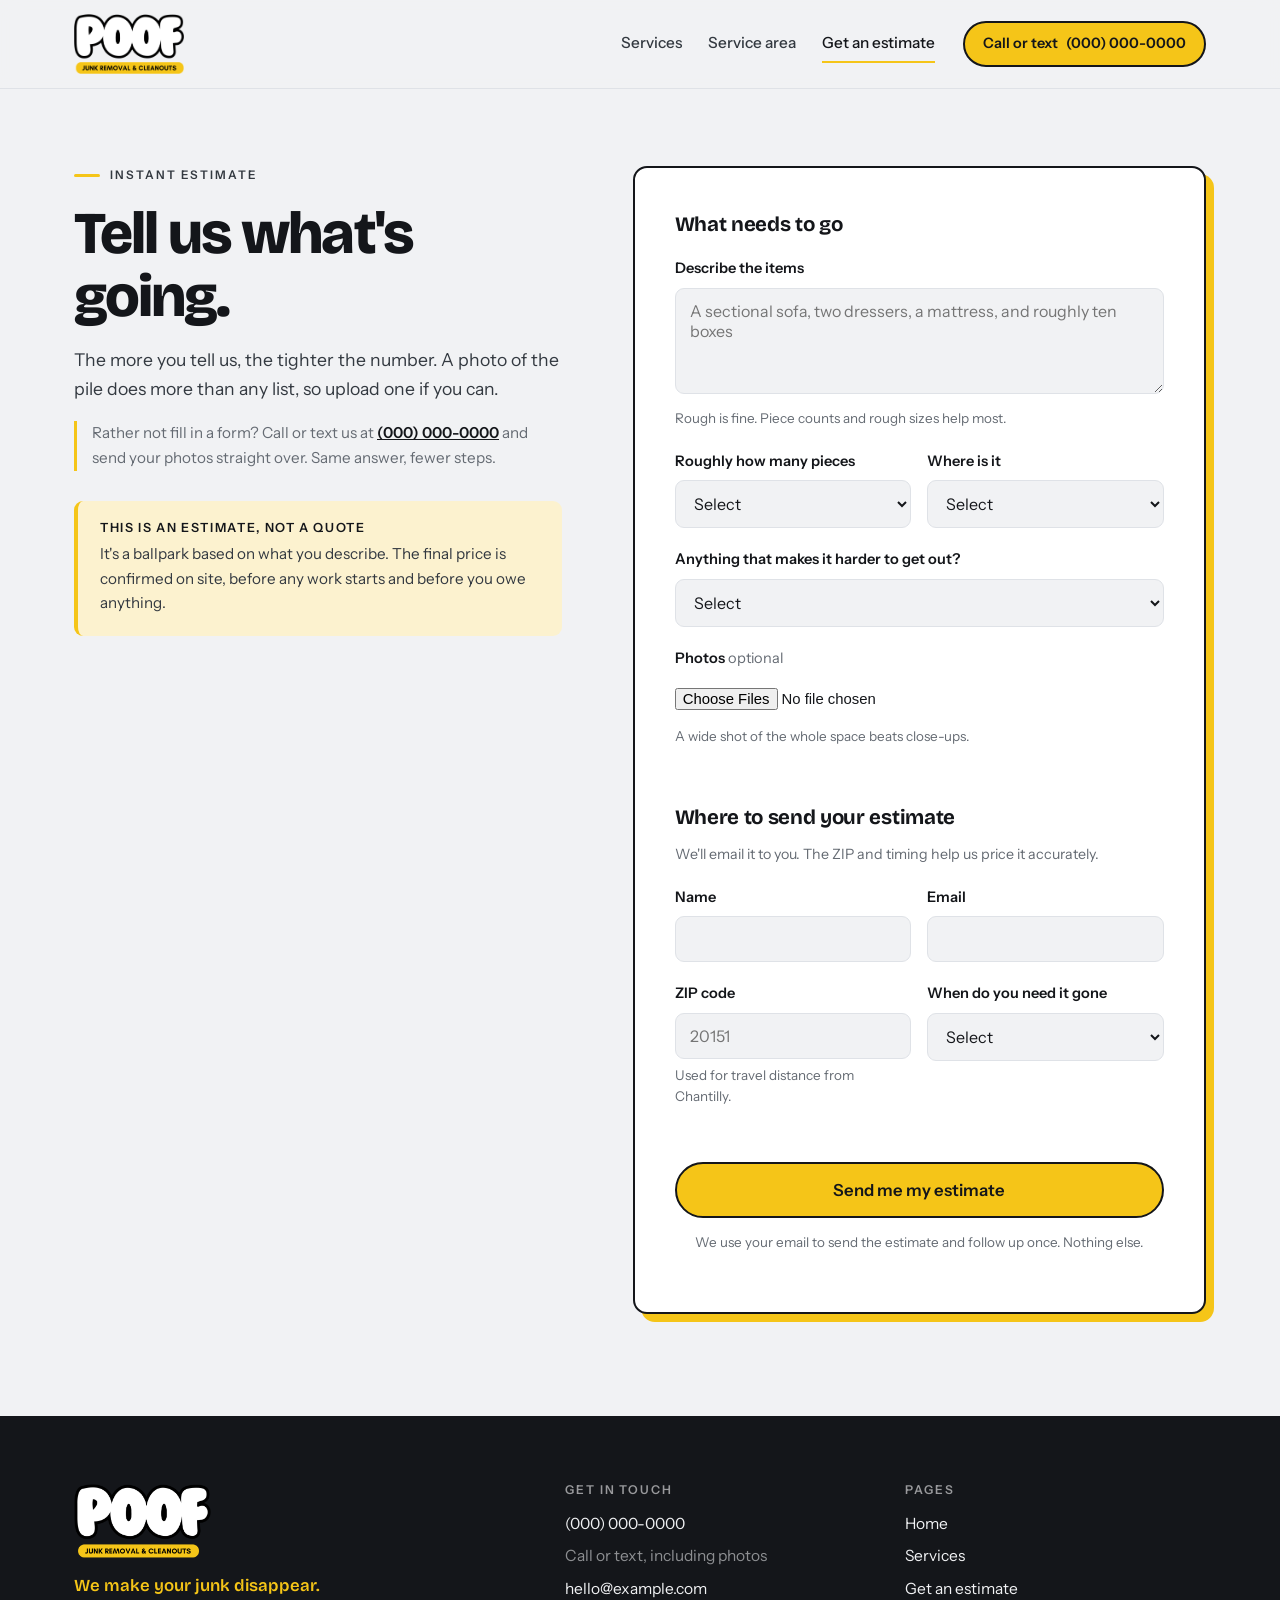
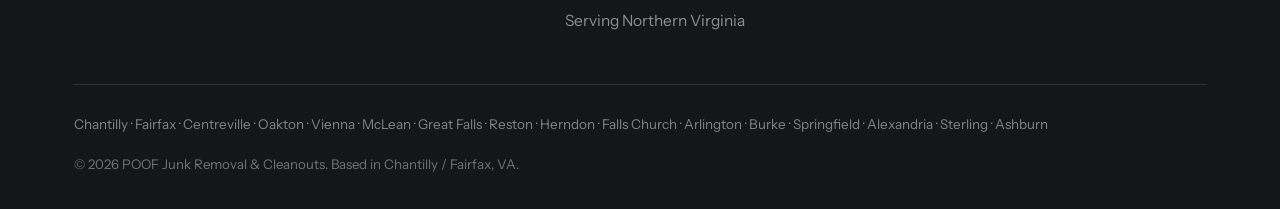
==== estimate.html @ f28400fe "Estimate form: clarify what is being sent in the second fieldset" ====
<!DOCTYPE html>
<html lang="en" class="page-estimate">
<head>
<meta charset="utf-8">
<meta name="viewport" content="width=device-width, initial-scale=1">
<title>Get an estimate | POOF Junk Removal &amp; Cleanouts</title>
<meta name="description" content="Describe what needs to go and get a ballpark estimate for junk removal in Northern Virginia.">
<link rel="preconnect" href="https://fonts.googleapis.com">
<link rel="preconnect" href="https://fonts.gstatic.com" crossorigin>
<link href="https://fonts.googleapis.com/css2?family=Bricolage+Grotesque:opsz,wght@12..96,600;12..96,700;12..96,800&family=Instrument+Sans:wght@400;500;600&display=swap" rel="stylesheet">
<link rel="stylesheet" href="style.css?v=1785190748">
</head>
<body>
<a class="skip" href="#main">Skip to content</a>
<header class="nav">
  <div class="wrap nav__in">
    <a class="nav__logo" href="index.html"><img class="logo logo--nav" src="assets/logo-nav-lockup.png?v=1785190748" alt="POOF Junk Removal & Cleanouts" width="1031" height="560"></a>
    <nav aria-label="Main">
      <a href="index.html#services">Services</a>
      <a href="index.html#area">Service area</a>
      <a href="estimate.html" class="on">Get an estimate</a>
    </nav>
    <a class="btn btn--sm nav__call" href="tel:+10000000000"><span class="nav__call-label">Call or text</span> (000) 000-0000</a>
  </div>
</header>

<main id="main">
  <section class="est">
    <div class="wrap est__in">

      <div class="est__intro">
        <p class="eyebrow">Instant estimate</p>
        <h1 class="est__h1">Tell us what's going.</h1>
        <p class="lede">
          The more you tell us, the tighter the number. A photo of the pile
          does more than any list, so upload one if you can.
        </p>
        <p class="est__text-alt">
          Rather not fill in a form? Call or text us at
          <a href="tel:+10000000000">(000) 000-0000</a> and send your
          photos straight over. Same answer, fewer steps.
        </p>
        <div class="notice">
          <h2>This is an estimate, not a quote</h2>
          <p>
            It's a ballpark based on what you describe. The final price is
            confirmed on site, before any work starts and before you owe
            anything.
          </p>
        </div>
      </div>

      <form class="est__form" id="estimate-form" novalidate>

        <fieldset>
          <legend>What needs to go</legend>

          <div class="field">
            <label for="items">Describe the items</label>
            <textarea id="items" name="items" rows="4" required
              placeholder="A sectional sofa, two dressers, a mattress, and roughly ten boxes"></textarea>
            <p class="hint">Rough is fine. Piece counts and rough sizes help most.</p>
          </div>

          <div class="row">
            <div class="field">
              <label for="pieces">Roughly how many pieces</label>
              <select id="pieces" name="pieces">
                <option value="">Select</option>
                <option>1-3 items</option>
                <option>4-10 items</option>
                <option>11-25 items</option>
                <option>26+ items</option>
                <option>Full room or more</option>
                <option>Whole property</option>
              </select>
            </div>
            <div class="field">
              <label for="space">Where is it</label>
              <select id="space" name="space">
                <option value="">Select</option>
                <option>Garage</option>
                <option>Basement</option>
                <option>Attic</option>
                <option>Single room</option>
                <option>Whole house</option>
                <option>Yard or driveway</option>
                <option>Office or commercial space</option>
              </select>
            </div>
          </div>

          <div class="field">
            <label for="access">Anything that makes it harder to get out?</label>
            <select id="access" name="access">
              <option value="">Select</option>
              <option>Ground floor, easy access</option>
              <option>Stairs involved</option>
              <option>Long carry to the truck</option>
              <option>Needs disassembly</option>
              <option>Elevator building</option>
            </select>
          </div>

          <div class="field">
            <label for="photos">Photos <span class="opt">optional</span></label>
            <input type="file" id="photos" name="photos" accept="image/*" multiple>
            <p class="hint">A wide shot of the whole space beats close-ups.</p>
          </div>
        </fieldset>

        <fieldset>
          <legend>Where to send your estimate</legend>
          <p class="legend-note">
            We'll email it to you. The ZIP and timing help us price it accurately.
          </p>
          <div class="row">
            <div class="field">
              <label for="name">Name</label>
              <input type="text" id="name" name="name" autocomplete="name">
            </div>
            <div class="field">
              <label for="email">Email</label>
              <input type="email" id="email" name="email" autocomplete="email" required>
            </div>
          </div>
          <div class="row">
            <div class="field">
              <label for="zip">ZIP code</label>
              <input type="text" id="zip" name="zip" inputmode="numeric"
                     maxlength="5" placeholder="20151" autocomplete="postal-code">
              <p class="hint">Used for travel distance from Chantilly.</p>
            </div>
            <div class="field">
              <label for="when">When do you need it gone</label>
              <select id="when" name="when">
                <option value="">Select</option>
                <option>As soon as possible</option>
                <option>This week</option>
                <option>Next week</option>
                <option>Just planning ahead</option>
              </select>
            </div>
          </div>
        </fieldset>

        <button class="btn btn--lg btn--full" type="submit">Send me my estimate</button>
        <p class="est__fine">
          We use your email to send the estimate and follow up once. Nothing else.
        </p>

        <div class="status" id="form-status" role="status" aria-live="polite"></div>
      </form>

    </div>
  </section>
</main>
<footer class="foot">
  <div class="wrap">
    <div class="foot__top">
      <div class="foot__brand">
        <img class="logo logo--foot" src="assets/logo-lockup.png?v=1785190748" alt="POOF Junk Removal & Cleanouts" width="963" height="520">
        <p class="foot__tag">We make your junk disappear.</p>
      </div>
      <div class="foot__col">
        <h3>Get in touch</h3>
        <p><a href="tel:+10000000000">(000) 000-0000</a></p>
        <p class="muted">Call or text, including photos</p>
        <p><a href="mailto:hello@example.com">hello@example.com</a></p>
        <p class="muted">Serving Northern Virginia</p>
      </div>
      <div class="foot__col">
        <h3>Pages</h3>
        <p><a href="index.html">Home</a></p>
        <p><a href="index.html#services">Services</a></p>
        <p><a href="estimate.html">Get an estimate</a></p>
      </div>
    </div>
    <p class="foot__areas">Chantilly &middot; Fairfax &middot; Centreville &middot; Oakton &middot; Vienna &middot; McLean &middot; Great Falls &middot; Reston &middot; Herndon &middot; Falls Church &middot; Arlington &middot; Burke &middot; Springfield &middot; Alexandria &middot; Sterling &middot; Ashburn</p>
    <p class="foot__legal">&copy; 2026 POOF Junk Removal & Cleanouts. Based in Chantilly / Fairfax, VA.</p>
  </div>
</footer>
<script src="app.js?v=1785190748"></script>
</body>
</html>
---- style.css ----
/* =========================================================================
   POOF Junk Removal & Cleanouts
   Brand tokens are all defined in :root. Change a color once, here.
   ========================================================================= */

:root {
  /* Brand colors. Yellow is Signal Gold #F5C518, chosen 2026-07 over the
     original #F8B914 (too orange) and Canva default #FFDE59 (too light).
     Logo outline is black, NOT navy.
     Background is cool gray #F1F2F4 (chosen over warm cream, which read
     generic); all neutrals shifted cool to match. */
  --yellow:      #F5C518;
  --yellow-deep: #D5A809;
  --yellow-soft: #FCF2CF;
  --ink:         #14161A;
  --ink-soft:    #333940;
  --slate:       #656B73;
  --bg:          #F1F2F4;
  --paper:       #FFFFFF;
  --line:        #DFE2E7;
  --line-dark:   #2B3037;

  /* Type */
  --display: "Bricolage Grotesque", Georgia, serif;
  --body:    "Instrument Sans", system-ui, -apple-system, sans-serif;

  /* Layout */
  --wrap: 1180px;
  --gut: 24px;
  --radius: 14px;
  --radius-sm: 9px;
}

/* ---------- reset ---------- */
*, *::before, *::after { box-sizing: border-box; }
html { -webkit-text-size-adjust: 100%; scroll-behavior: smooth; }
body {
  margin: 0;
  background: var(--bg);
  color: var(--ink);
  font-family: var(--body);
  font-size: 17px;
  line-height: 1.62;
  -webkit-font-smoothing: antialiased;
}
img { max-width: 100%; display: block; }
h1, h2, h3 { font-family: var(--display); margin: 0; line-height: 1.06; }
p { margin: 0; }
a { color: inherit; }
ul, ol { margin: 0; padding: 0; list-style: none; }

.wrap { width: 100%; max-width: var(--wrap); margin: 0 auto; padding: 0 var(--gut); }
.sr, .skip {
  position: absolute; width: 1px; height: 1px; overflow: hidden;
  clip: rect(0 0 0 0); white-space: nowrap;
}
.skip:focus {
  position: fixed; top: 12px; left: 12px; width: auto; height: auto;
  clip: auto; z-index: 200; background: var(--ink); color: var(--paper);
  padding: 10px 16px; border-radius: var(--radius-sm);
}
:focus-visible { outline: 3px solid var(--yellow); outline-offset: 3px; }

.muted { color: var(--slate); font-size: .93rem; }

/* ---------- logo ---------- */
/* Nav uses logo-nav-lockup.png: the Canva 1.5x-pill variant, where the
   descriptor is 7.6% of lockup height vs 6.7% in the master. Do not swap in
   logo-lockup.png here, its descriptor renders under 4px and turns to mush. */
.logo { display: block; width: auto; height: auto; }
.logo--nav  { height: 60px; }
.logo--foot { height: 74px; }
@media (max-width: 720px) {
  .logo--nav  { height: 44px; }
  .logo--foot { height: 62px; }
}

/* ---------- buttons ---------- */
.btn {
  display: inline-flex; align-items: center; justify-content: center;
  gap: 8px;
  font-family: var(--body); font-weight: 600; font-size: .97rem;
  padding: 13px 24px;
  border: 2px solid var(--ink);
  border-radius: 999px;
  background: var(--yellow);
  color: var(--ink);
  text-decoration: none;
  cursor: pointer;
  transition: transform .16s ease, background .16s ease, box-shadow .16s ease;
}
.btn:hover { background: var(--yellow-deep); transform: translateY(-2px); }
.btn:active { transform: translateY(0); }
.btn--lg { padding: 16px 32px; font-size: 1.04rem; }
.btn--sm { padding: 9px 18px; font-size: .9rem; }
.btn--full { width: 100%; }
.btn--ghost { background: transparent; }
.btn--ghost:hover { background: var(--paper); }
.btn--dark { background: var(--ink); color: var(--paper); border-color: var(--ink); }
.btn--dark:hover { background: #000; }
.btn--ghost-dark { background: transparent; border-color: var(--ink); }
.btn--ghost-dark:hover { background: rgba(0,0,0,.06); }

/* ---------- eyebrow (signature device) ----------------------------------
   Small caps label flanked by two short yellow rules - carried over from
   the tagline lockup so the type system echoes the logo lockup.
   ---------------------------------------------------------------------- */
.eyebrow {
  display: flex; align-items: center; gap: 10px;
  font-size: .74rem; font-weight: 600; text-transform: uppercase;
  letter-spacing: .17em; color: var(--ink-soft);
  margin: 0 0 18px;
}
.eyebrow::before {
  content: ""; width: 26px; height: 3px; border-radius: 2px;
  background: var(--yellow); flex: none;
}

/* ---------- nav ---------- */
.nav {
  position: sticky; top: 0; z-index: 100;
  background: rgba(241,242,244,.92);
  backdrop-filter: blur(10px);
  border-bottom: 1px solid var(--line);
}
.nav__in { display: flex; align-items: center; gap: 28px; height: 88px; }
.nav__logo { text-decoration: none; flex: none; line-height: 0; }
.nav nav { display: flex; gap: 26px; margin-left: auto; }
.nav nav a {
  text-decoration: none; font-weight: 500; font-size: .96rem;
  color: var(--ink-soft); padding: 6px 0;
  border-bottom: 2px solid transparent;
}
.nav nav a:hover, .nav nav a.on { color: var(--ink); border-bottom-color: var(--yellow); }
.nav__call { flex: none; }
.nav__call-label { }
@media (max-width: 1080px) { .nav__call-label { display: none; } }

/* ---------- hero ---------- */
.hero { padding: clamp(52px, 8vw, 104px) 0 clamp(48px, 6vw, 84px); }
.hero__in {
  display: grid; grid-template-columns: 1.15fr .85fr;
  gap: clamp(32px, 5vw, 72px); align-items: center;
}
.hero__h1 {
  font-size: clamp(3.4rem, 9.5vw, 7rem);
  font-weight: 800; letter-spacing: -.035em;
  margin-bottom: 22px;
}
.hero__sub {
  font-size: clamp(1.06rem, 1.7vw, 1.22rem);
  color: var(--ink-soft); max-width: 30em; margin-bottom: 30px;
}
.hero__cta { display: flex; flex-wrap: wrap; gap: 12px; }
.hero__text-note {
  margin-top: 18px; font-size: .93rem; color: var(--slate); max-width: 34em;
  padding-left: 15px; border-left: 3px solid var(--yellow);
}
.est__text-alt {
  margin-top: 16px; font-size: .95rem; color: var(--slate);
  padding-left: 15px; border-left: 3px solid var(--yellow);
}
.est__text-alt a { font-weight: 600; color: var(--ink); }

.starter {
  background: var(--paper);
  border: 2px solid var(--ink);
  border-radius: var(--radius);
  padding: 28px;
  box-shadow: 7px 7px 0 var(--yellow);
}
.starter__h { font-size: 1.32rem; font-weight: 700; margin-bottom: 16px; letter-spacing: -.015em; }
.starter__form { display: grid; gap: 12px; }
.starter textarea {
  width: 100%; font-family: var(--body); font-size: 1rem;
  padding: 13px 15px; border: 1.5px solid var(--line);
  border-radius: var(--radius-sm); resize: vertical; background: var(--bg);
  color: var(--ink);
}
.starter textarea:focus { border-color: var(--ink); background: var(--paper); }
.starter__note { font-size: .86rem; color: var(--slate); margin-top: 14px; }

/* ---------- trust band ---------- */
.band { background: var(--ink); color: var(--bg); }
.band__in {
  display: flex; flex-wrap: wrap; justify-content: space-between;
  gap: 14px 34px; padding: 20px var(--gut);
}
.band__in p {
  font-size: .84rem; font-weight: 500; text-transform: uppercase;
  letter-spacing: .13em; display: flex; align-items: center; gap: 9px;
}
.band__in p::before {
  content: ""; width: 7px; height: 7px; border-radius: 50%;
  background: var(--yellow); flex: none;
}

/* ---------- generic section ---------- */
.sec { padding: clamp(64px, 8.5vw, 116px) 0; scroll-margin-top: 96px; }
.sec__h {
  font-size: clamp(2.05rem, 4.3vw, 3.15rem);
  font-weight: 700; letter-spacing: -.028em; max-width: 17em;
  margin-bottom: 44px;
}
.sec__foot { margin-top: 36px; color: var(--slate); max-width: 46em; font-size: .98rem; }

.sec--dark { background: var(--ink); color: var(--bg); }
.sec--dark .eyebrow { color: rgba(241,242,244,.72); }
.sec--dark .sec__foot { color: rgba(241,242,244,.66); }

/* ---------- services grid ---------- */
.grid { display: grid; grid-template-columns: repeat(3, 1fr); gap: 20px; }
.card {
  background: var(--paper);
  border: 1.5px solid var(--line);
  border-radius: var(--radius);
  padding: 28px 26px 30px;
  transition: border-color .18s ease, transform .18s ease;
}
.card:hover { border-color: var(--ink); transform: translateY(-3px); }
.card h3 { font-size: 1.2rem; font-weight: 700; margin-bottom: 9px; letter-spacing: -.012em; }
.card p { color: var(--slate); font-size: .96rem; }

/* ---------- steps (a real sequence, so numbers carry meaning) ---------- */
.steps { display: grid; gap: 4px; }
.step {
  display: flex; gap: 26px; align-items: flex-start;
  padding: 30px 0; border-top: 1px solid var(--line-dark);
}
.step:last-child { border-bottom: 1px solid var(--line-dark); }
.step__n {
  font-family: var(--display); font-size: 2.5rem; font-weight: 700;
  color: var(--yellow); line-height: 1; flex: none; width: 62px;
  letter-spacing: -.04em;
}
.step h3 { font-size: 1.4rem; font-weight: 700; margin-bottom: 7px; letter-spacing: -.018em; }
.step p { color: rgba(241,242,244,.72); max-width: 44em; }

/* ---------- where it goes ---------- */
.split__in { display: grid; grid-template-columns: 1fr 1fr; gap: clamp(34px, 6vw, 76px); align-items: start; }
.lede { font-size: 1.1rem; color: var(--ink-soft); margin-bottom: 18px; max-width: 34em; }
.routes { display: grid; gap: 2px; }
.routes li { display: flex; gap: 22px; padding: 26px 0; border-top: 1px solid var(--line); align-items: flex-start; }
.routes li:last-child { border-bottom: 1px solid var(--line); }
.routes span {
  font-family: var(--display); font-size: .95rem; font-weight: 700;
  color: var(--yellow-deep); flex: none; padding-top: 5px;
  letter-spacing: .04em;
}
.routes h3 { font-size: 1.18rem; font-weight: 700; margin-bottom: 5px; }
.routes p { color: var(--slate); font-size: .96rem; }

/* ---------- service areas ---------- */
.areas { display: flex; flex-wrap: wrap; gap: 10px; }
.areas li {
  background: var(--paper); border: 1.5px solid var(--line);
  border-radius: 999px; padding: 9px 19px;
  font-size: .95rem; font-weight: 500;
}

/* ---------- closing CTA ---------- */
.cta { background: var(--yellow); padding: clamp(58px, 7.5vw, 92px) 0; }
.cta__in { text-align: center; }
.cta h2 {
  font-size: clamp(2.05rem, 4.6vw, 3.35rem); font-weight: 800;
  letter-spacing: -.032em; margin-bottom: 14px;
}
.cta p { font-size: 1.1rem; margin-bottom: 30px; color: var(--ink-soft); }
.cta__btns { display: flex; gap: 12px; justify-content: center; flex-wrap: wrap; }

/* ---------- footer ---------- */
.foot { background: var(--ink); color: var(--bg); padding: 68px 0 34px; }
.foot__top {
  display: grid; grid-template-columns: 1.5fr 1fr 1fr;
  gap: 40px; padding-bottom: 44px; border-bottom: 1px solid var(--line-dark);
}
.foot__tag {
  font-family: var(--display); font-weight: 600; font-size: 1.05rem;
  margin-top: 14px; color: var(--yellow);
}
.foot__col h3 {
  font-size: .76rem; text-transform: uppercase; letter-spacing: .16em;
  font-family: var(--body); font-weight: 600;
  color: rgba(241,242,244,.6); margin-bottom: 14px;
}
.foot__col p { margin-bottom: 7px; font-size: .97rem; }
.foot__col a { text-decoration: none; }
.foot__col a:hover { color: var(--yellow); }
.foot__col .muted { color: rgba(241,242,244,.55); }
.foot__areas {
  padding: 26px 0 16px; font-size: .84rem; line-height: 2;
  color: rgba(241,242,244,.5);
}
.foot__legal { font-size: .83rem; color: rgba(241,242,244,.42); }

/* =========================================================================
   ESTIMATE PAGE
   ========================================================================= */
.est { padding: clamp(46px, 6vw, 84px) 0 clamp(64px, 8vw, 104px); }
.est__in { display: grid; grid-template-columns: .92fr 1.08fr; gap: clamp(36px, 5.5vw, 76px); align-items: start; }
.est__intro { position: sticky; top: 120px; }
.est__h1 {
  font-size: clamp(2.5rem, 5.2vw, 3.7rem); font-weight: 800;
  letter-spacing: -.033em; margin-bottom: 18px;
}

.notice {
  margin-top: 30px; background: var(--yellow-soft);
  border-left: 4px solid var(--yellow); border-radius: var(--radius-sm);
  padding: 20px 22px;
}
.notice h2 {
  font-family: var(--body); font-size: .79rem; font-weight: 600;
  text-transform: uppercase; letter-spacing: .13em; margin-bottom: 8px;
}
.notice p { font-size: .95rem; color: var(--ink-soft); }

.est__form {
  background: var(--paper); border: 2px solid var(--ink);
  border-radius: var(--radius); padding: clamp(24px, 3.4vw, 40px);
  box-shadow: 8px 8px 0 var(--yellow);
}
.est__form fieldset { border: 0; padding: 0; margin: 0 0 34px; }
.est__form legend {
  font-family: var(--display); font-size: 1.28rem; font-weight: 700;
  padding: 0 0 16px; letter-spacing: -.016em;
}
.legend-note {
  font-size: .89rem; color: var(--slate);
  margin: -8px 0 20px;
}
.field { margin-bottom: 20px; }
.field label {
  display: block; font-size: .91rem; font-weight: 600; margin-bottom: 7px;
}
.opt { font-weight: 400; color: var(--slate); text-transform: none; letter-spacing: 0; }
.field input[type="text"],
.field input[type="email"],
.field select,
.field textarea {
  width: 100%; font-family: var(--body); font-size: 1rem;
  padding: 12px 14px; border: 1.5px solid var(--line);
  border-radius: var(--radius-sm); background: var(--bg); color: var(--ink);
}
.field textarea { resize: vertical; }
.field input:focus, .field select:focus, .field textarea:focus {
  border-color: var(--ink); background: var(--paper);
}
.field input[type="file"] { width: 100%; font-size: .93rem; padding: 10px 0; }
.hint { font-size: .84rem; color: var(--slate); margin-top: 6px; }
.row { display: grid; grid-template-columns: 1fr 1fr; gap: 16px; }
.est__fine { font-size: .84rem; color: var(--slate); margin-top: 14px; text-align: center; }

.status { margin-top: 18px; font-size: .95rem; }
.status:not(:empty) {
  padding: 15px 17px; border-radius: var(--radius-sm);
  background: var(--yellow-soft); border-left: 4px solid var(--yellow);
}

/* ---------- scroll reveal ---------- */
.reveal { opacity: 0; transform: translateY(16px); }
.reveal.in { opacity: 1; transform: none; transition: opacity .55s ease, transform .55s ease; }

/* ---------- responsive ---------- */
@media (max-width: 940px) {
  .hero__in, .split__in, .est__in { grid-template-columns: 1fr; }
  .grid { grid-template-columns: repeat(2, 1fr); }
  .foot__top { grid-template-columns: 1fr 1fr; }
  .est__intro { position: static; }
}
@media (max-width: 720px) {
  body { font-size: 16px; }
  .nav__in { height: 70px; gap: 14px; }
  .nav nav { display: none; }
  .grid { grid-template-columns: 1fr; }
  .foot__top { grid-template-columns: 1fr; gap: 30px; }
  .row { grid-template-columns: 1fr; }
  .step { gap: 16px; }
  .step__n { width: 44px; font-size: 2rem; }
  .hero__cta .btn, .cta__btns .btn { width: 100%; }
}

@media (prefers-reduced-motion: reduce) {
  html { scroll-behavior: auto; }
  *, *::before, *::after {
    animation-duration: .001ms !important;
    transition-duration: .001ms !important;
  }
  .reveal { opacity: 1; transform: none; }
}
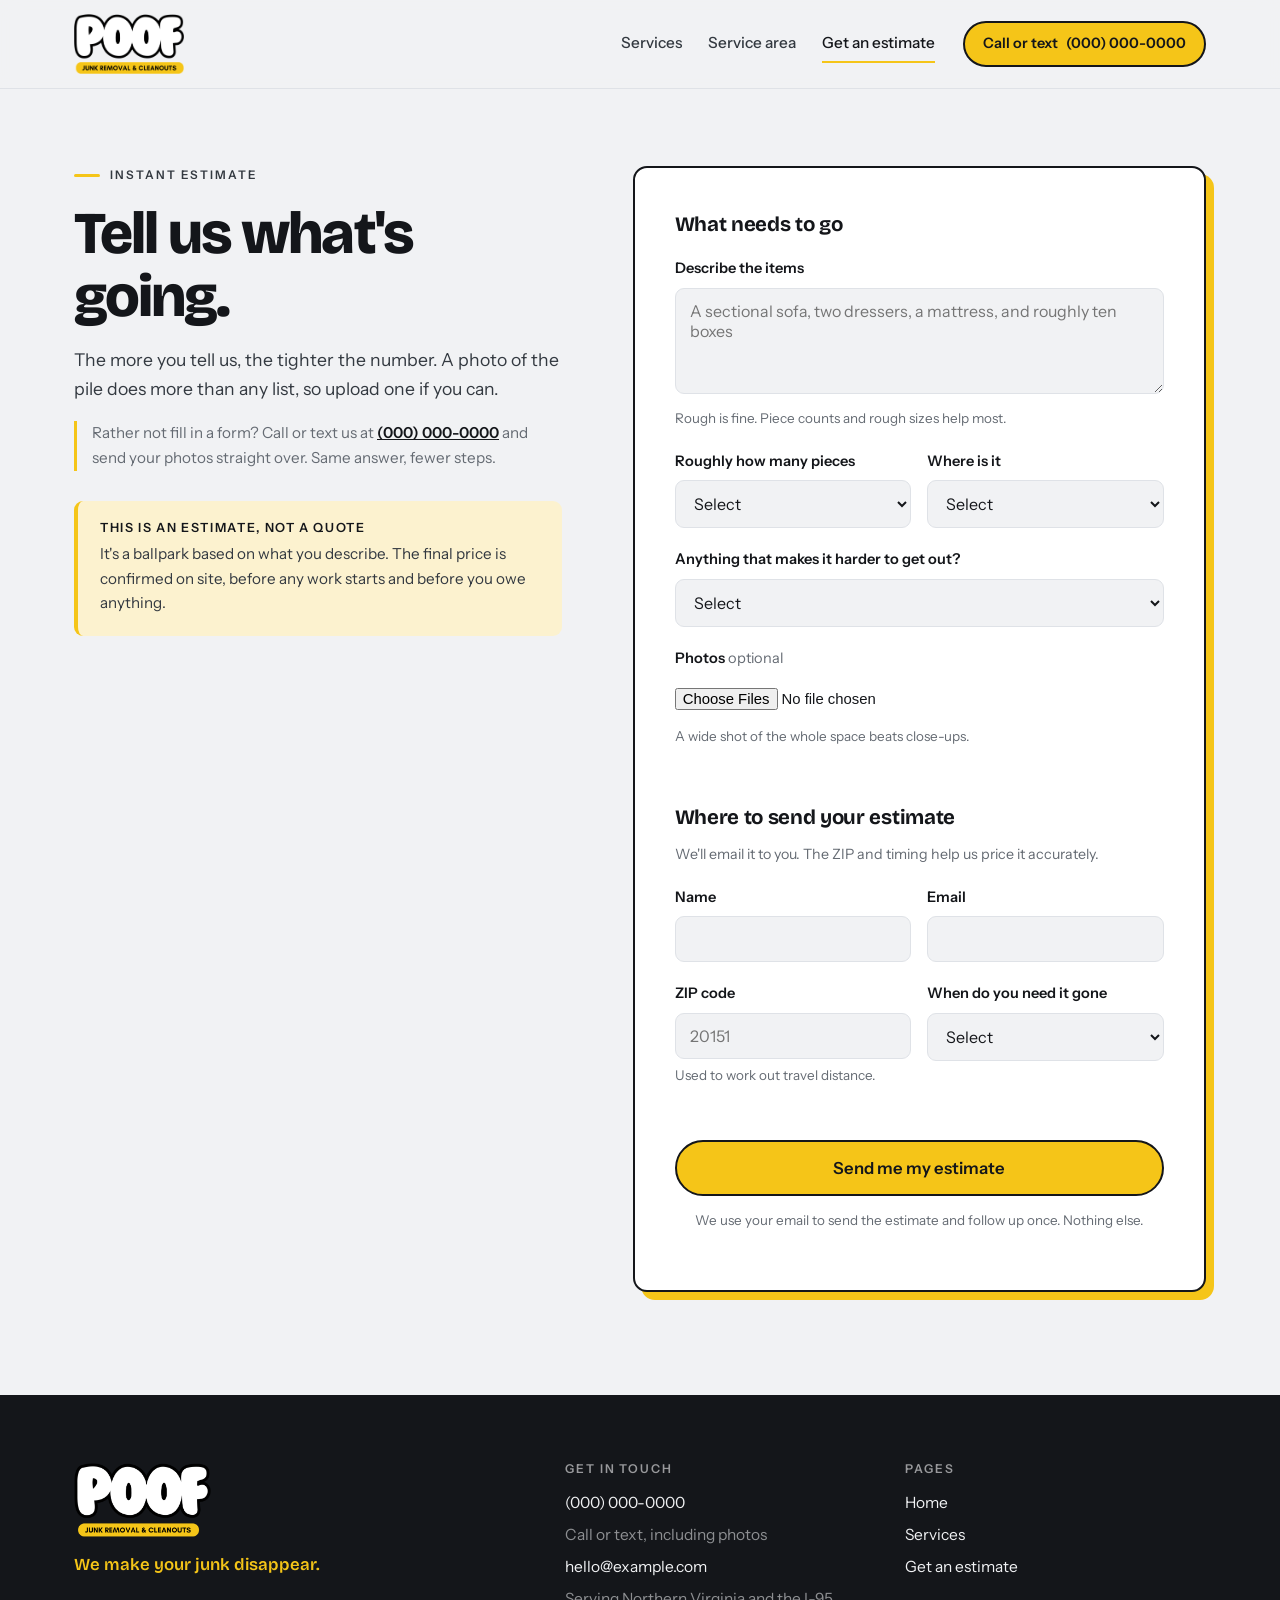
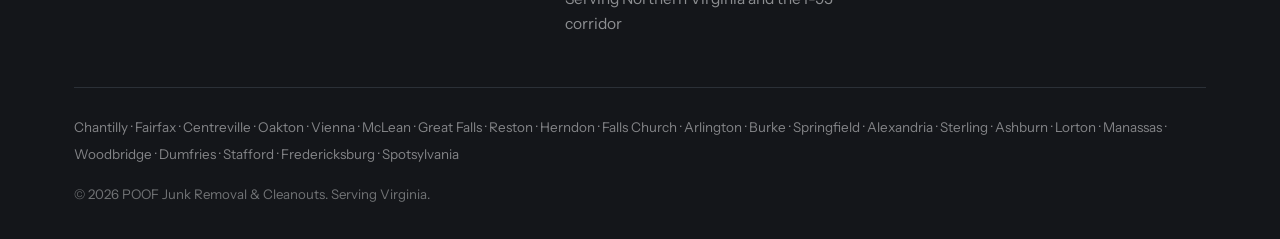
==== commit 7376dc6a: "Service area: add I-95 corridor south to Spotsylvania, remove base location" ====
--- a/estimate.html
+++ b/estimate.html
@@ -8,13 +8,13 @@
 <link rel="preconnect" href="https://fonts.googleapis.com">
 <link rel="preconnect" href="https://fonts.gstatic.com" crossorigin>
 <link href="https://fonts.googleapis.com/css2?family=Bricolage+Grotesque:opsz,wght@12..96,600;12..96,700;12..96,800&family=Instrument+Sans:wght@400;500;600&display=swap" rel="stylesheet">
-<link rel="stylesheet" href="style.css?v=1785190748">
+<link rel="stylesheet" href="style.css?v=1785190978">
 </head>
 <body>
 <a class="skip" href="#main">Skip to content</a>
 <header class="nav">
   <div class="wrap nav__in">
-    <a class="nav__logo" href="index.html"><img class="logo logo--nav" src="assets/logo-nav-lockup.png?v=1785190748" alt="POOF Junk Removal & Cleanouts" width="1031" height="560"></a>
+    <a class="nav__logo" href="index.html"><img class="logo logo--nav" src="assets/logo-nav-lockup.png?v=1785190978" alt="POOF Junk Removal & Cleanouts" width="1031" height="560"></a>
     <nav aria-label="Main">
       <a href="index.html#services">Services</a>
       <a href="index.html#area">Service area</a>
@@ -129,7 +129,7 @@
               <label for="zip">ZIP code</label>
               <input type="text" id="zip" name="zip" inputmode="numeric"
                      maxlength="5" placeholder="20151" autocomplete="postal-code">
-              <p class="hint">Used for travel distance from Chantilly.</p>
+              <p class="hint">Used to work out travel distance.</p>
             </div>
             <div class="field">
               <label for="when">When do you need it gone</label>
@@ -159,7 +159,7 @@
   <div class="wrap">
     <div class="foot__top">
       <div class="foot__brand">
-        <img class="logo logo--foot" src="assets/logo-lockup.png?v=1785190748" alt="POOF Junk Removal & Cleanouts" width="963" height="520">
+        <img class="logo logo--foot" src="assets/logo-lockup.png?v=1785190978" alt="POOF Junk Removal & Cleanouts" width="963" height="520">
         <p class="foot__tag">We make your junk disappear.</p>
       </div>
       <div class="foot__col">
@@ -167,7 +167,7 @@
         <p><a href="tel:+10000000000">(000) 000-0000</a></p>
         <p class="muted">Call or text, including photos</p>
         <p><a href="mailto:hello@example.com">hello@example.com</a></p>
-        <p class="muted">Serving Northern Virginia</p>
+        <p class="muted">Serving Northern Virginia and the I-95 corridor</p>
       </div>
       <div class="foot__col">
         <h3>Pages</h3>
@@ -176,10 +176,10 @@
         <p><a href="estimate.html">Get an estimate</a></p>
       </div>
     </div>
-    <p class="foot__areas">Chantilly &middot; Fairfax &middot; Centreville &middot; Oakton &middot; Vienna &middot; McLean &middot; Great Falls &middot; Reston &middot; Herndon &middot; Falls Church &middot; Arlington &middot; Burke &middot; Springfield &middot; Alexandria &middot; Sterling &middot; Ashburn</p>
-    <p class="foot__legal">&copy; 2026 POOF Junk Removal & Cleanouts. Based in Chantilly / Fairfax, VA.</p>
+    <p class="foot__areas">Chantilly &middot; Fairfax &middot; Centreville &middot; Oakton &middot; Vienna &middot; McLean &middot; Great Falls &middot; Reston &middot; Herndon &middot; Falls Church &middot; Arlington &middot; Burke &middot; Springfield &middot; Alexandria &middot; Sterling &middot; Ashburn &middot; Lorton &middot; Manassas &middot; Woodbridge &middot; Dumfries &middot; Stafford &middot; Fredericksburg &middot; Spotsylvania</p>
+    <p class="foot__legal">&copy; 2026 POOF Junk Removal & Cleanouts. Serving Virginia.</p>
   </div>
 </footer>
-<script src="app.js?v=1785190748"></script>
+<script src="app.js?v=1785190978"></script>
 </body>
 </html>
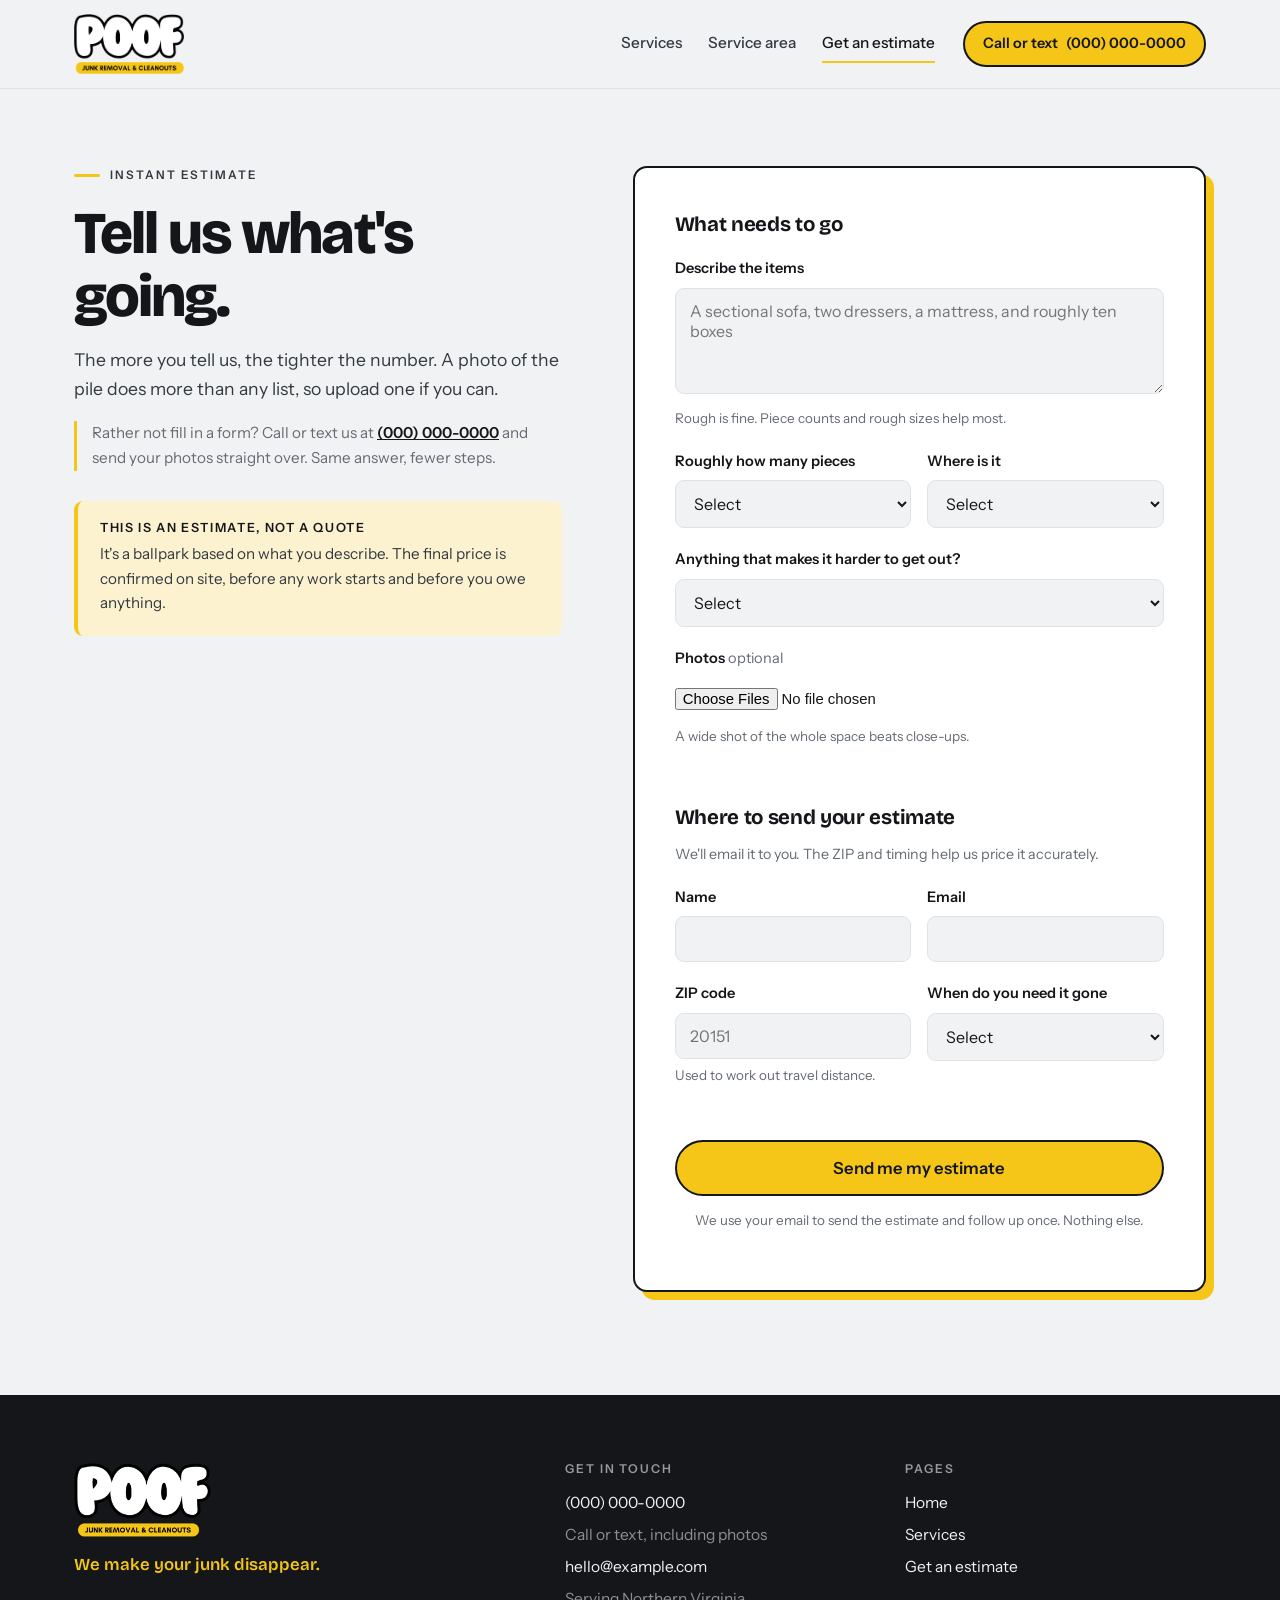
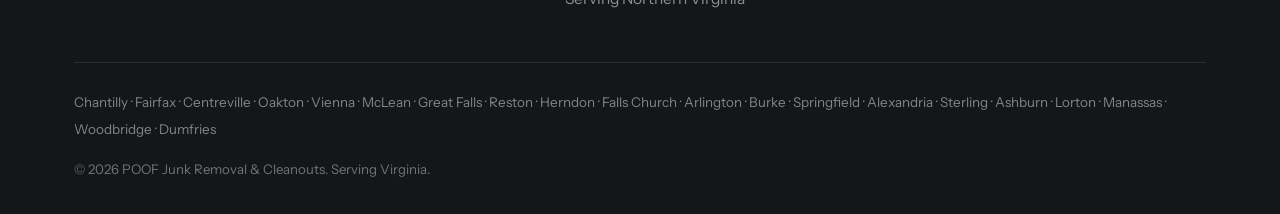
==== commit 6150741c: "Service area: keep to Northern Virginia only" ====
--- a/estimate.html
+++ b/estimate.html
@@ -8,13 +8,13 @@
 <link rel="preconnect" href="https://fonts.googleapis.com">
 <link rel="preconnect" href="https://fonts.gstatic.com" crossorigin>
 <link href="https://fonts.googleapis.com/css2?family=Bricolage+Grotesque:opsz,wght@12..96,600;12..96,700;12..96,800&family=Instrument+Sans:wght@400;500;600&display=swap" rel="stylesheet">
-<link rel="stylesheet" href="style.css?v=1785190978">
+<link rel="stylesheet" href="style.css?v=1785191296">
 </head>
 <body>
 <a class="skip" href="#main">Skip to content</a>
 <header class="nav">
   <div class="wrap nav__in">
-    <a class="nav__logo" href="index.html"><img class="logo logo--nav" src="assets/logo-nav-lockup.png?v=1785190978" alt="POOF Junk Removal & Cleanouts" width="1031" height="560"></a>
+    <a class="nav__logo" href="index.html"><img class="logo logo--nav" src="assets/logo-nav-lockup.png?v=1785191296" alt="POOF Junk Removal & Cleanouts" width="1031" height="560"></a>
     <nav aria-label="Main">
       <a href="index.html#services">Services</a>
       <a href="index.html#area">Service area</a>
@@ -159,7 +159,7 @@
   <div class="wrap">
     <div class="foot__top">
       <div class="foot__brand">
-        <img class="logo logo--foot" src="assets/logo-lockup.png?v=1785190978" alt="POOF Junk Removal & Cleanouts" width="963" height="520">
+        <img class="logo logo--foot" src="assets/logo-lockup.png?v=1785191296" alt="POOF Junk Removal & Cleanouts" width="963" height="520">
         <p class="foot__tag">We make your junk disappear.</p>
       </div>
       <div class="foot__col">
@@ -167,7 +167,7 @@
         <p><a href="tel:+10000000000">(000) 000-0000</a></p>
         <p class="muted">Call or text, including photos</p>
         <p><a href="mailto:hello@example.com">hello@example.com</a></p>
-        <p class="muted">Serving Northern Virginia and the I-95 corridor</p>
+        <p class="muted">Serving Northern Virginia</p>
       </div>
       <div class="foot__col">
         <h3>Pages</h3>
@@ -176,10 +176,10 @@
         <p><a href="estimate.html">Get an estimate</a></p>
       </div>
     </div>
-    <p class="foot__areas">Chantilly &middot; Fairfax &middot; Centreville &middot; Oakton &middot; Vienna &middot; McLean &middot; Great Falls &middot; Reston &middot; Herndon &middot; Falls Church &middot; Arlington &middot; Burke &middot; Springfield &middot; Alexandria &middot; Sterling &middot; Ashburn &middot; Lorton &middot; Manassas &middot; Woodbridge &middot; Dumfries &middot; Stafford &middot; Fredericksburg &middot; Spotsylvania</p>
+    <p class="foot__areas">Chantilly &middot; Fairfax &middot; Centreville &middot; Oakton &middot; Vienna &middot; McLean &middot; Great Falls &middot; Reston &middot; Herndon &middot; Falls Church &middot; Arlington &middot; Burke &middot; Springfield &middot; Alexandria &middot; Sterling &middot; Ashburn &middot; Lorton &middot; Manassas &middot; Woodbridge &middot; Dumfries</p>
     <p class="foot__legal">&copy; 2026 POOF Junk Removal & Cleanouts. Serving Virginia.</p>
   </div>
 </footer>
-<script src="app.js?v=1785190978"></script>
+<script src="app.js?v=1785191296"></script>
 </body>
 </html>
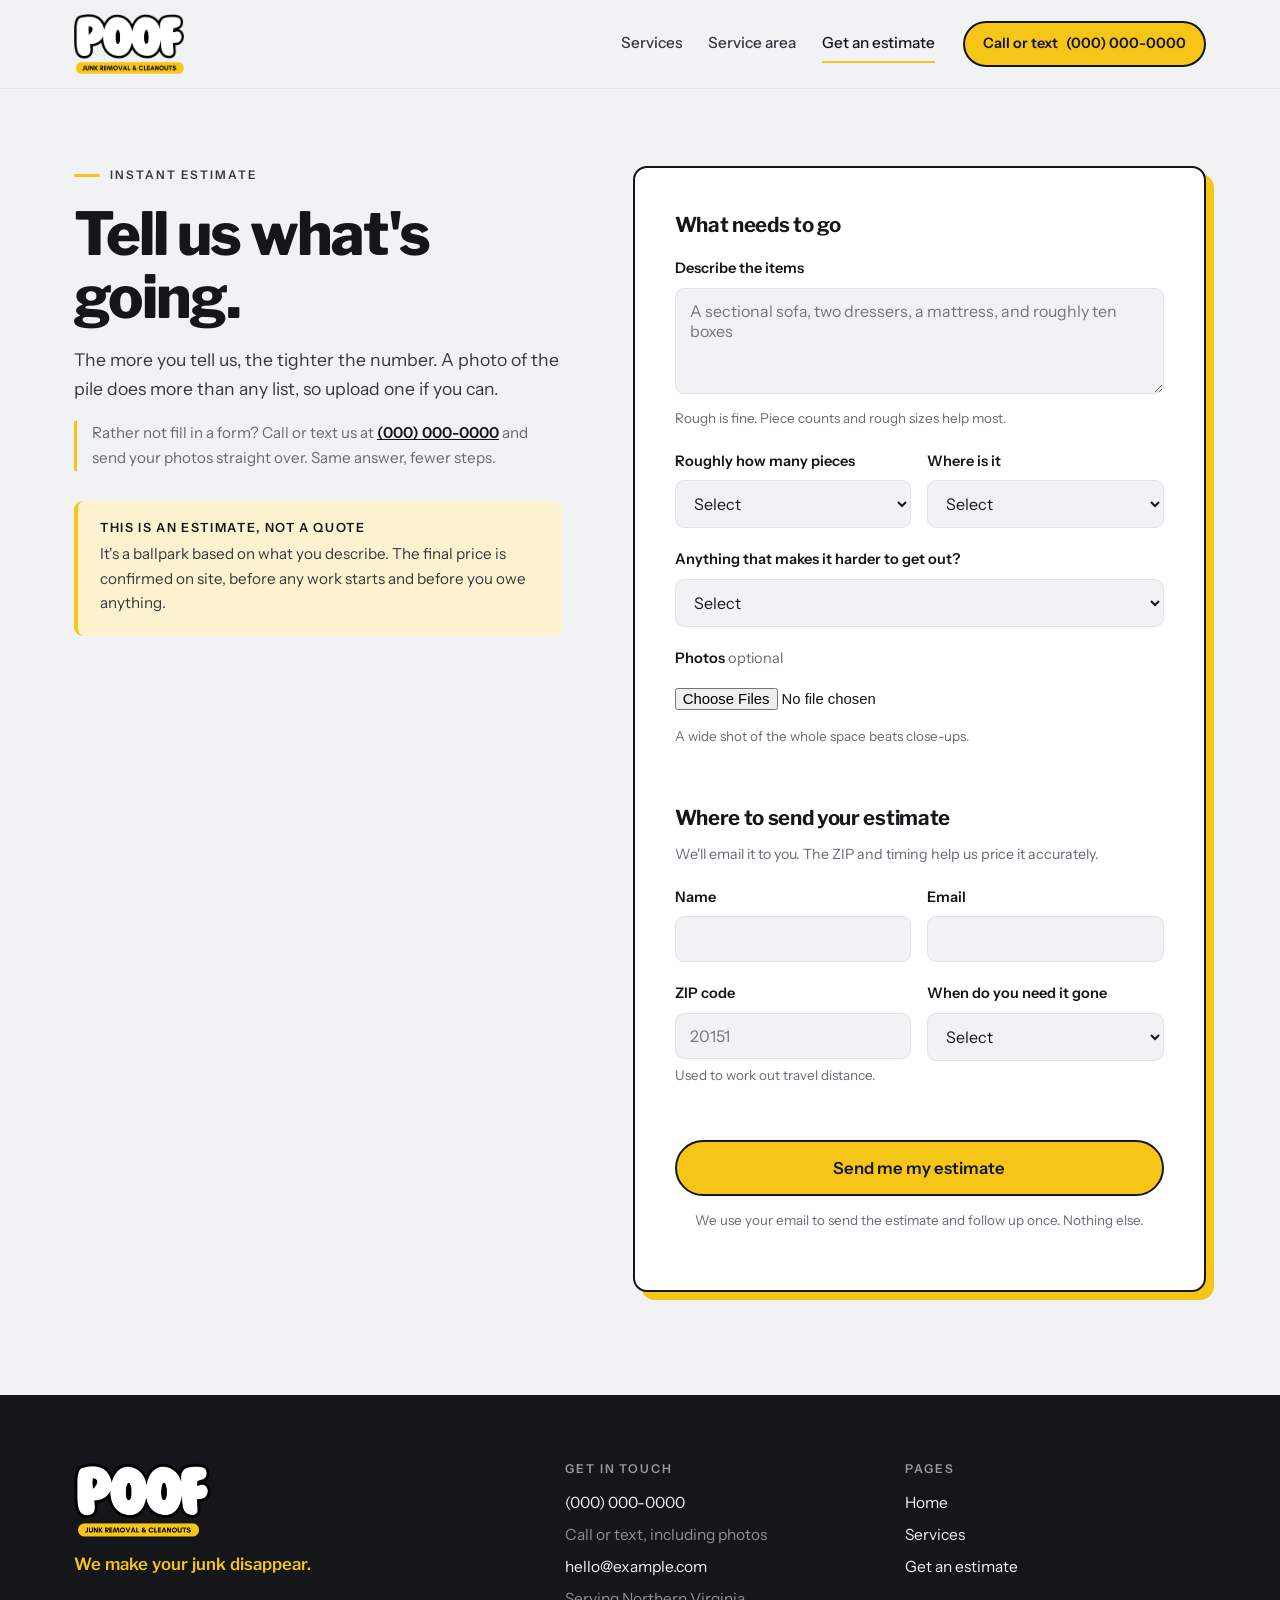
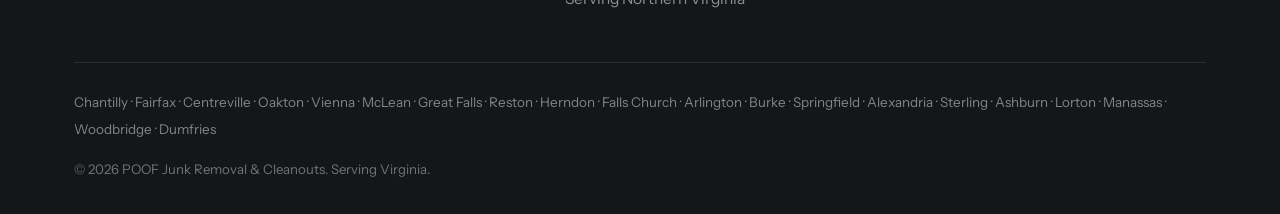
==== commit ef17e011: "Typography: switch display font to Libre Franklin" ====
--- a/estimate.html
+++ b/estimate.html
@@ -7,14 +7,14 @@
 <meta name="description" content="Describe what needs to go and get a ballpark estimate for junk removal in Northern Virginia.">
 <link rel="preconnect" href="https://fonts.googleapis.com">
 <link rel="preconnect" href="https://fonts.gstatic.com" crossorigin>
-<link href="https://fonts.googleapis.com/css2?family=Bricolage+Grotesque:opsz,wght@12..96,600;12..96,700;12..96,800&family=Instrument+Sans:wght@400;500;600&display=swap" rel="stylesheet">
-<link rel="stylesheet" href="style.css?v=1785191296">
+<link href="https://fonts.googleapis.com/css2?family=Libre+Franklin:wght@600;700;800&family=Instrument+Sans:wght@400;500;600&display=swap" rel="stylesheet">
+<link rel="stylesheet" href="style.css?v=1785524265">
 </head>
 <body>
 <a class="skip" href="#main">Skip to content</a>
 <header class="nav">
   <div class="wrap nav__in">
-    <a class="nav__logo" href="index.html"><img class="logo logo--nav" src="assets/logo-nav-lockup.png?v=1785191296" alt="POOF Junk Removal & Cleanouts" width="1031" height="560"></a>
+    <a class="nav__logo" href="index.html"><img class="logo logo--nav" src="assets/logo-nav-lockup.png?v=1785524265" alt="POOF Junk Removal & Cleanouts" width="1031" height="560"></a>
     <nav aria-label="Main">
       <a href="index.html#services">Services</a>
       <a href="index.html#area">Service area</a>
@@ -159,7 +159,7 @@
   <div class="wrap">
     <div class="foot__top">
       <div class="foot__brand">
-        <img class="logo logo--foot" src="assets/logo-lockup.png?v=1785191296" alt="POOF Junk Removal & Cleanouts" width="963" height="520">
+        <img class="logo logo--foot" src="assets/logo-lockup.png?v=1785524265" alt="POOF Junk Removal & Cleanouts" width="963" height="520">
         <p class="foot__tag">We make your junk disappear.</p>
       </div>
       <div class="foot__col">
@@ -180,6 +180,6 @@
     <p class="foot__legal">&copy; 2026 POOF Junk Removal & Cleanouts. Serving Virginia.</p>
   </div>
 </footer>
-<script src="app.js?v=1785191296"></script>
+<script src="app.js?v=1785524265"></script>
 </body>
 </html>
--- a/style.css
+++ b/style.css
@@ -21,7 +21,7 @@
   --line-dark:   #2B3037;
 
   /* Type */
-  --display: "Bricolage Grotesque", Georgia, serif;
+  --display: "Libre Franklin", Helvetica, Arial, sans-serif;
   --body:    "Instrument Sans", system-ui, -apple-system, sans-serif;
 
   /* Layout */
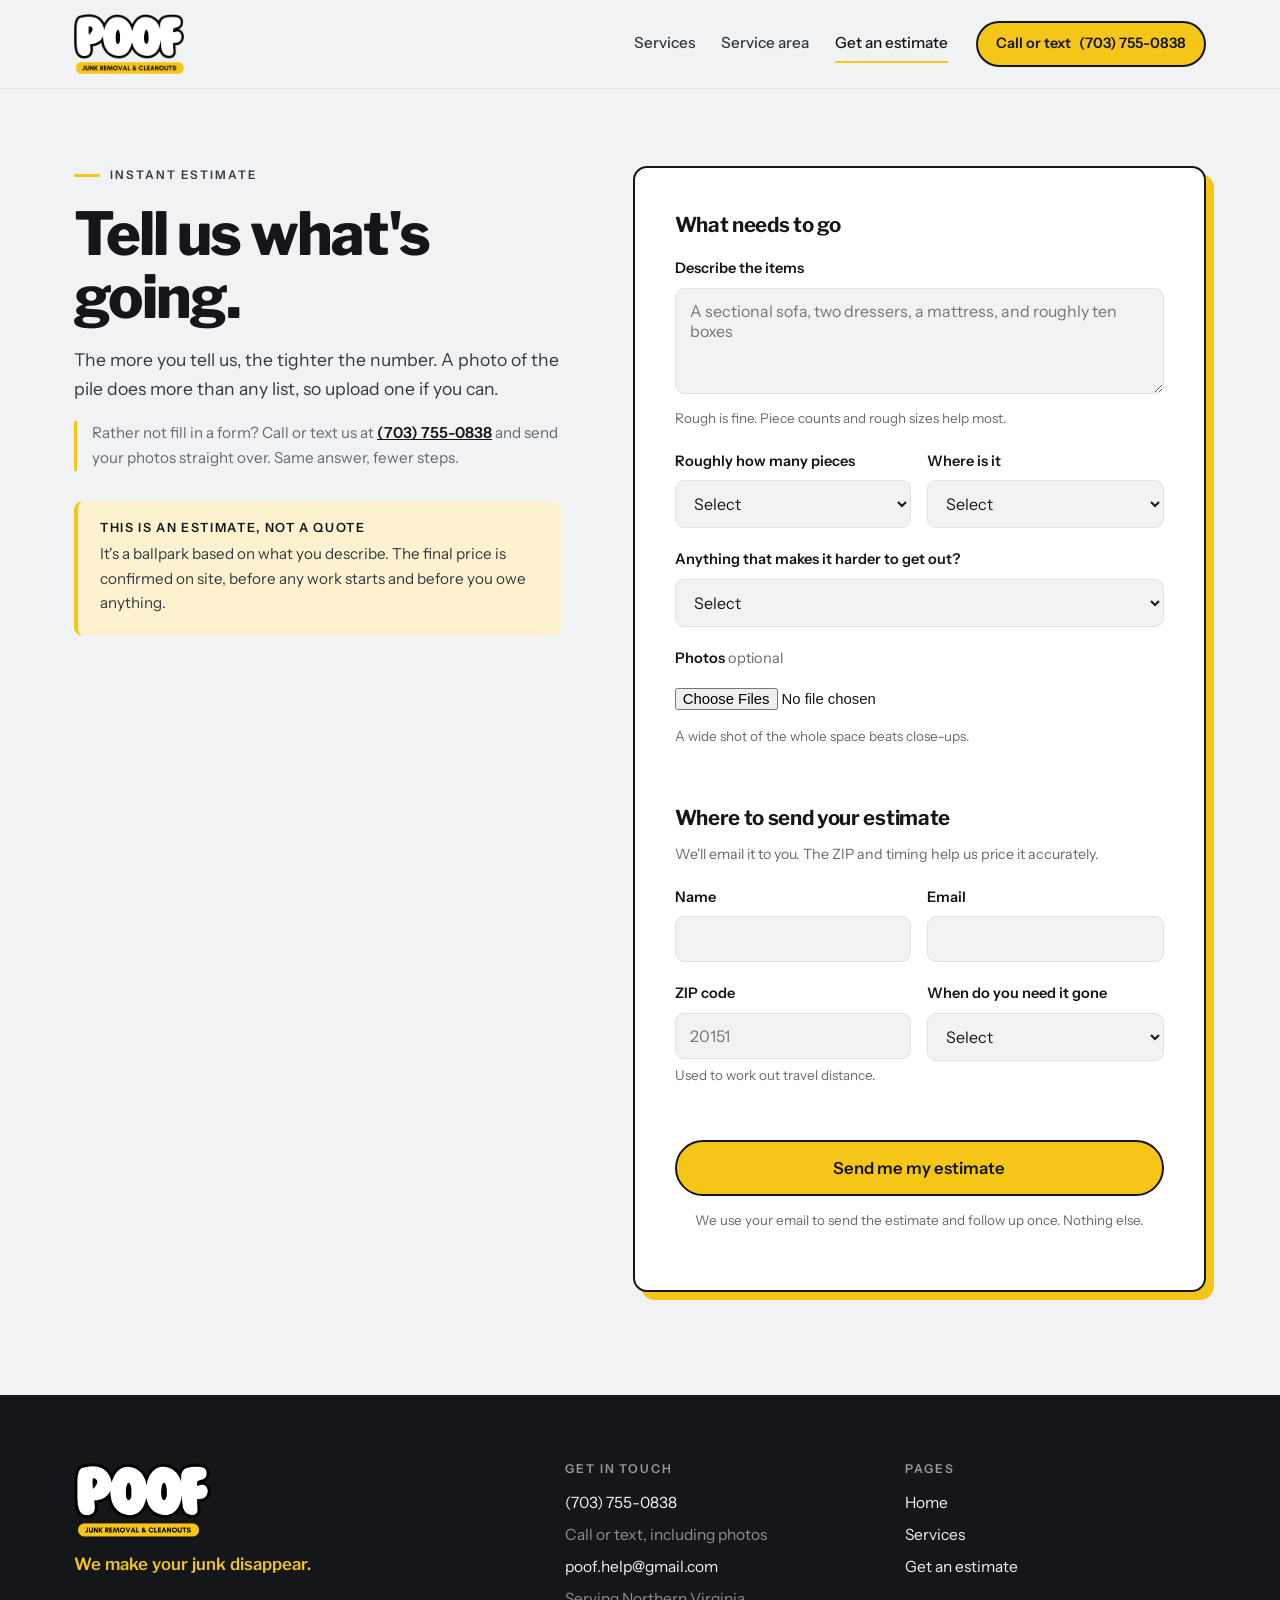
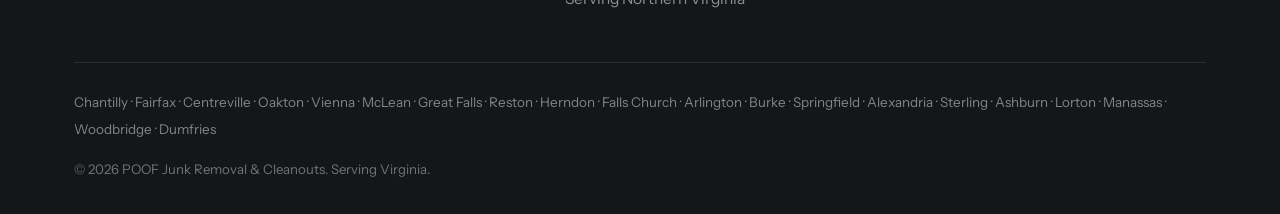
==== commit 625526a6: "Add real phone number and email, remove placeholders" ====
--- a/estimate.html
+++ b/estimate.html
@@ -8,19 +8,19 @@
 <link rel="preconnect" href="https://fonts.googleapis.com">
 <link rel="preconnect" href="https://fonts.gstatic.com" crossorigin>
 <link href="https://fonts.googleapis.com/css2?family=Libre+Franklin:wght@600;700;800&family=Instrument+Sans:wght@400;500;600&display=swap" rel="stylesheet">
-<link rel="stylesheet" href="style.css?v=1785524265">
+<link rel="stylesheet" href="style.css?v=1785941246">
 </head>
 <body>
 <a class="skip" href="#main">Skip to content</a>
 <header class="nav">
   <div class="wrap nav__in">
-    <a class="nav__logo" href="index.html"><img class="logo logo--nav" src="assets/logo-nav-lockup.png?v=1785524265" alt="POOF Junk Removal & Cleanouts" width="1031" height="560"></a>
+    <a class="nav__logo" href="index.html"><img class="logo logo--nav" src="assets/logo-nav-lockup.png?v=1785941246" alt="POOF Junk Removal & Cleanouts" width="1031" height="560"></a>
     <nav aria-label="Main">
       <a href="index.html#services">Services</a>
       <a href="index.html#area">Service area</a>
       <a href="estimate.html" class="on">Get an estimate</a>
     </nav>
-    <a class="btn btn--sm nav__call" href="tel:+10000000000"><span class="nav__call-label">Call or text</span> (000) 000-0000</a>
+    <a class="btn btn--sm nav__call" href="tel:+17037550838"><span class="nav__call-label">Call or text</span> (703) 755-0838</a>
   </div>
 </header>
 
@@ -37,7 +37,7 @@
         </p>
         <p class="est__text-alt">
           Rather not fill in a form? Call or text us at
-          <a href="tel:+10000000000">(000) 000-0000</a> and send your
+          <a href="tel:+17037550838">(703) 755-0838</a> and send your
           photos straight over. Same answer, fewer steps.
         </p>
         <div class="notice">
@@ -159,14 +159,14 @@
   <div class="wrap">
     <div class="foot__top">
       <div class="foot__brand">
-        <img class="logo logo--foot" src="assets/logo-lockup.png?v=1785524265" alt="POOF Junk Removal & Cleanouts" width="963" height="520">
+        <img class="logo logo--foot" src="assets/logo-lockup.png?v=1785941246" alt="POOF Junk Removal & Cleanouts" width="963" height="520">
         <p class="foot__tag">We make your junk disappear.</p>
       </div>
       <div class="foot__col">
         <h3>Get in touch</h3>
-        <p><a href="tel:+10000000000">(000) 000-0000</a></p>
+        <p><a href="tel:+17037550838">(703) 755-0838</a></p>
         <p class="muted">Call or text, including photos</p>
-        <p><a href="mailto:hello@example.com">hello@example.com</a></p>
+        <p><a href="mailto:poof.help@gmail.com">poof.help@gmail.com</a></p>
         <p class="muted">Serving Northern Virginia</p>
       </div>
       <div class="foot__col">
@@ -180,6 +180,6 @@
     <p class="foot__legal">&copy; 2026 POOF Junk Removal & Cleanouts. Serving Virginia.</p>
   </div>
 </footer>
-<script src="app.js?v=1785524265"></script>
+<script src="app.js?v=1785941246"></script>
 </body>
 </html>
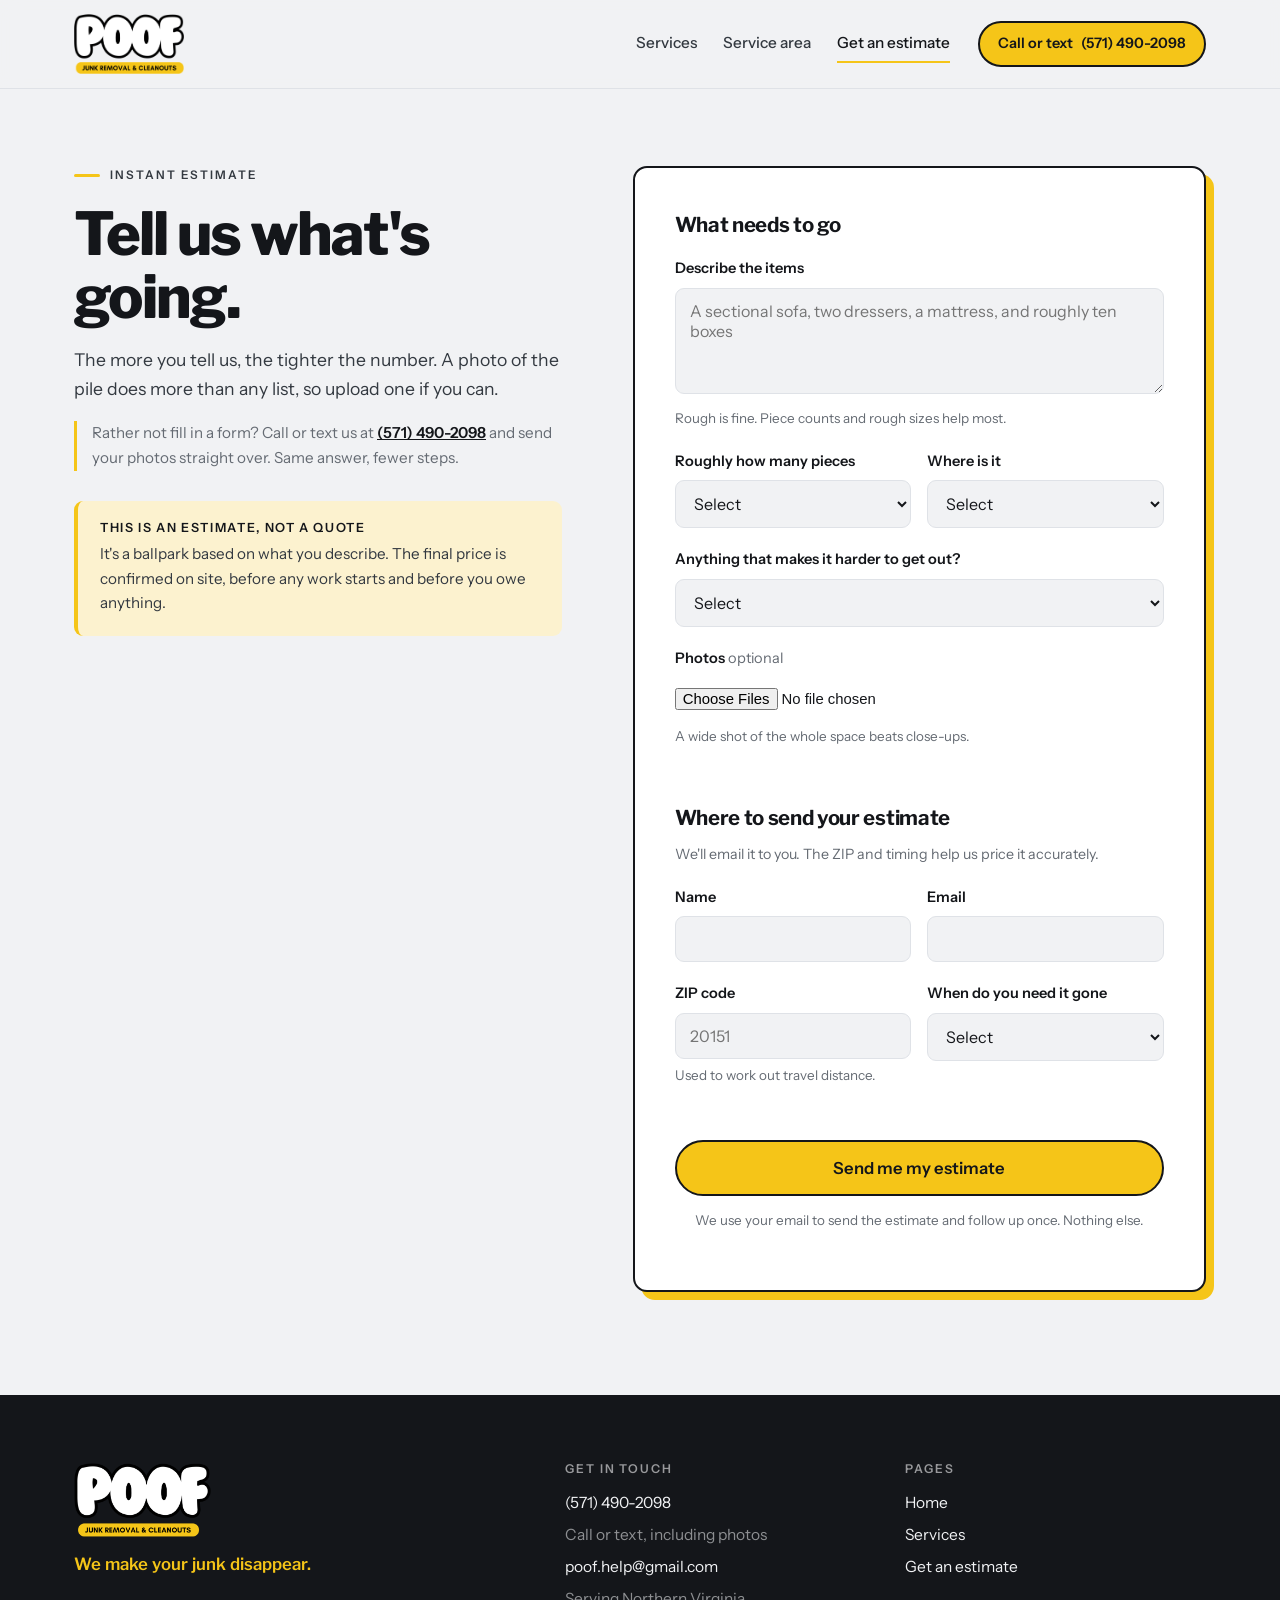
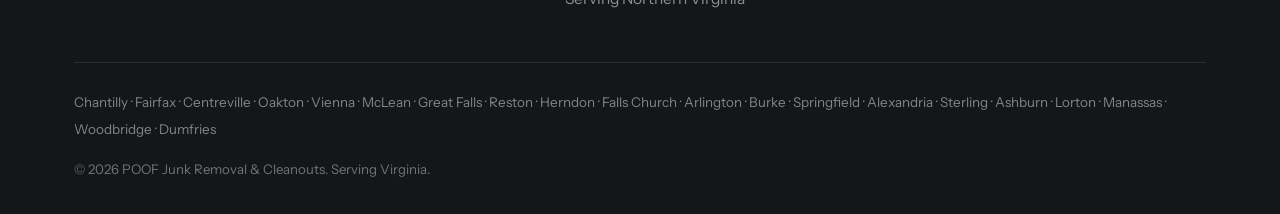
==== commit 15a63be8: "Update phone number to (571) 490-2098" ====
--- a/estimate.html
+++ b/estimate.html
@@ -8,19 +8,19 @@
 <link rel="preconnect" href="https://fonts.googleapis.com">
 <link rel="preconnect" href="https://fonts.gstatic.com" crossorigin>
 <link href="https://fonts.googleapis.com/css2?family=Libre+Franklin:wght@600;700;800&family=Instrument+Sans:wght@400;500;600&display=swap" rel="stylesheet">
-<link rel="stylesheet" href="style.css?v=1785941246">
+<link rel="stylesheet" href="style.css?v=1785953068">
 </head>
 <body>
 <a class="skip" href="#main">Skip to content</a>
 <header class="nav">
   <div class="wrap nav__in">
-    <a class="nav__logo" href="index.html"><img class="logo logo--nav" src="assets/logo-nav-lockup.png?v=1785941246" alt="POOF Junk Removal & Cleanouts" width="1031" height="560"></a>
+    <a class="nav__logo" href="index.html"><img class="logo logo--nav" src="assets/logo-nav-lockup.png?v=1785953068" alt="POOF Junk Removal & Cleanouts" width="1031" height="560"></a>
     <nav aria-label="Main">
       <a href="index.html#services">Services</a>
       <a href="index.html#area">Service area</a>
       <a href="estimate.html" class="on">Get an estimate</a>
     </nav>
-    <a class="btn btn--sm nav__call" href="tel:+17037550838"><span class="nav__call-label">Call or text</span> (703) 755-0838</a>
+    <a class="btn btn--sm nav__call" href="tel:+15714902098"><span class="nav__call-label">Call or text</span> (571) 490-2098</a>
   </div>
 </header>
 
@@ -37,7 +37,7 @@
         </p>
         <p class="est__text-alt">
           Rather not fill in a form? Call or text us at
-          <a href="tel:+17037550838">(703) 755-0838</a> and send your
+          <a href="tel:+15714902098">(571) 490-2098</a> and send your
           photos straight over. Same answer, fewer steps.
         </p>
         <div class="notice">
@@ -159,12 +159,12 @@
   <div class="wrap">
     <div class="foot__top">
       <div class="foot__brand">
-        <img class="logo logo--foot" src="assets/logo-lockup.png?v=1785941246" alt="POOF Junk Removal & Cleanouts" width="963" height="520">
+        <img class="logo logo--foot" src="assets/logo-lockup.png?v=1785953068" alt="POOF Junk Removal & Cleanouts" width="963" height="520">
         <p class="foot__tag">We make your junk disappear.</p>
       </div>
       <div class="foot__col">
         <h3>Get in touch</h3>
-        <p><a href="tel:+17037550838">(703) 755-0838</a></p>
+        <p><a href="tel:+15714902098">(571) 490-2098</a></p>
         <p class="muted">Call or text, including photos</p>
         <p><a href="mailto:poof.help@gmail.com">poof.help@gmail.com</a></p>
         <p class="muted">Serving Northern Virginia</p>
@@ -180,6 +180,6 @@
     <p class="foot__legal">&copy; 2026 POOF Junk Removal & Cleanouts. Serving Virginia.</p>
   </div>
 </footer>
-<script src="app.js?v=1785941246"></script>
+<script src="app.js?v=1785953068"></script>
 </body>
 </html>
